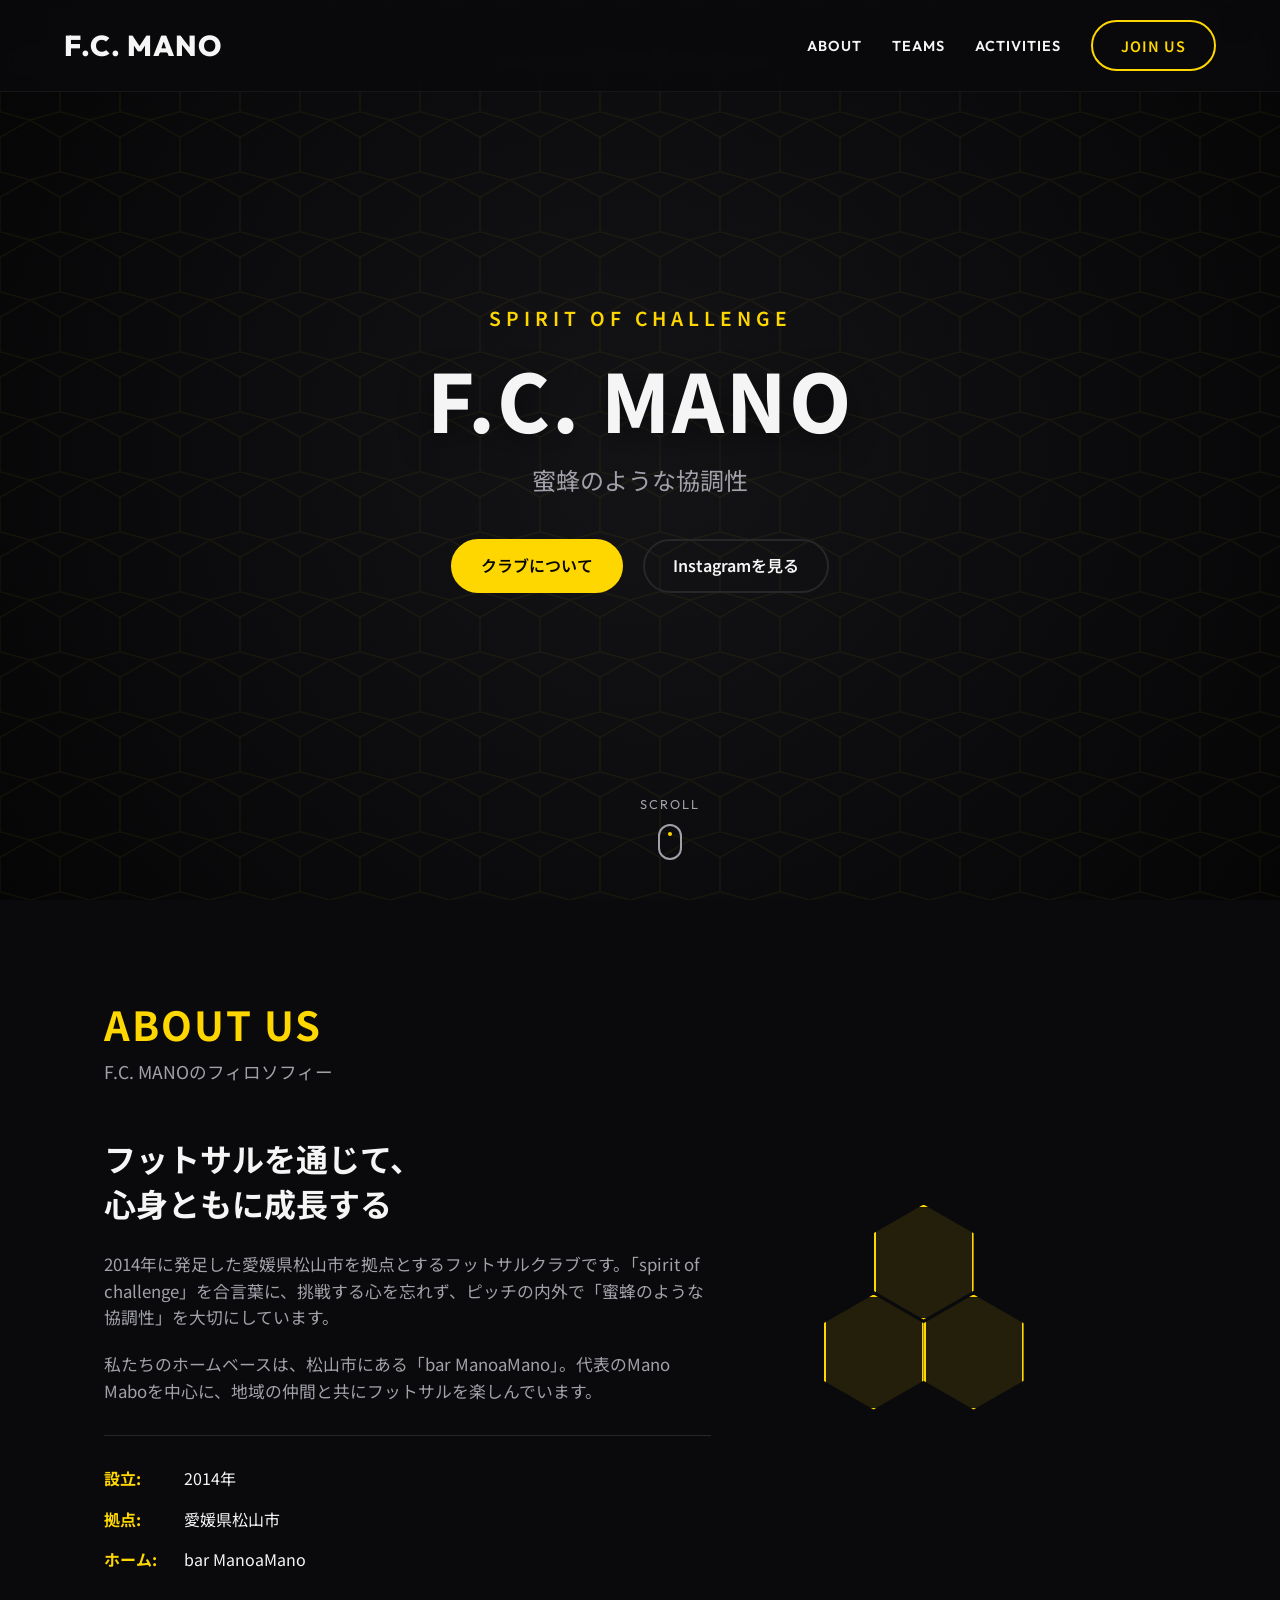
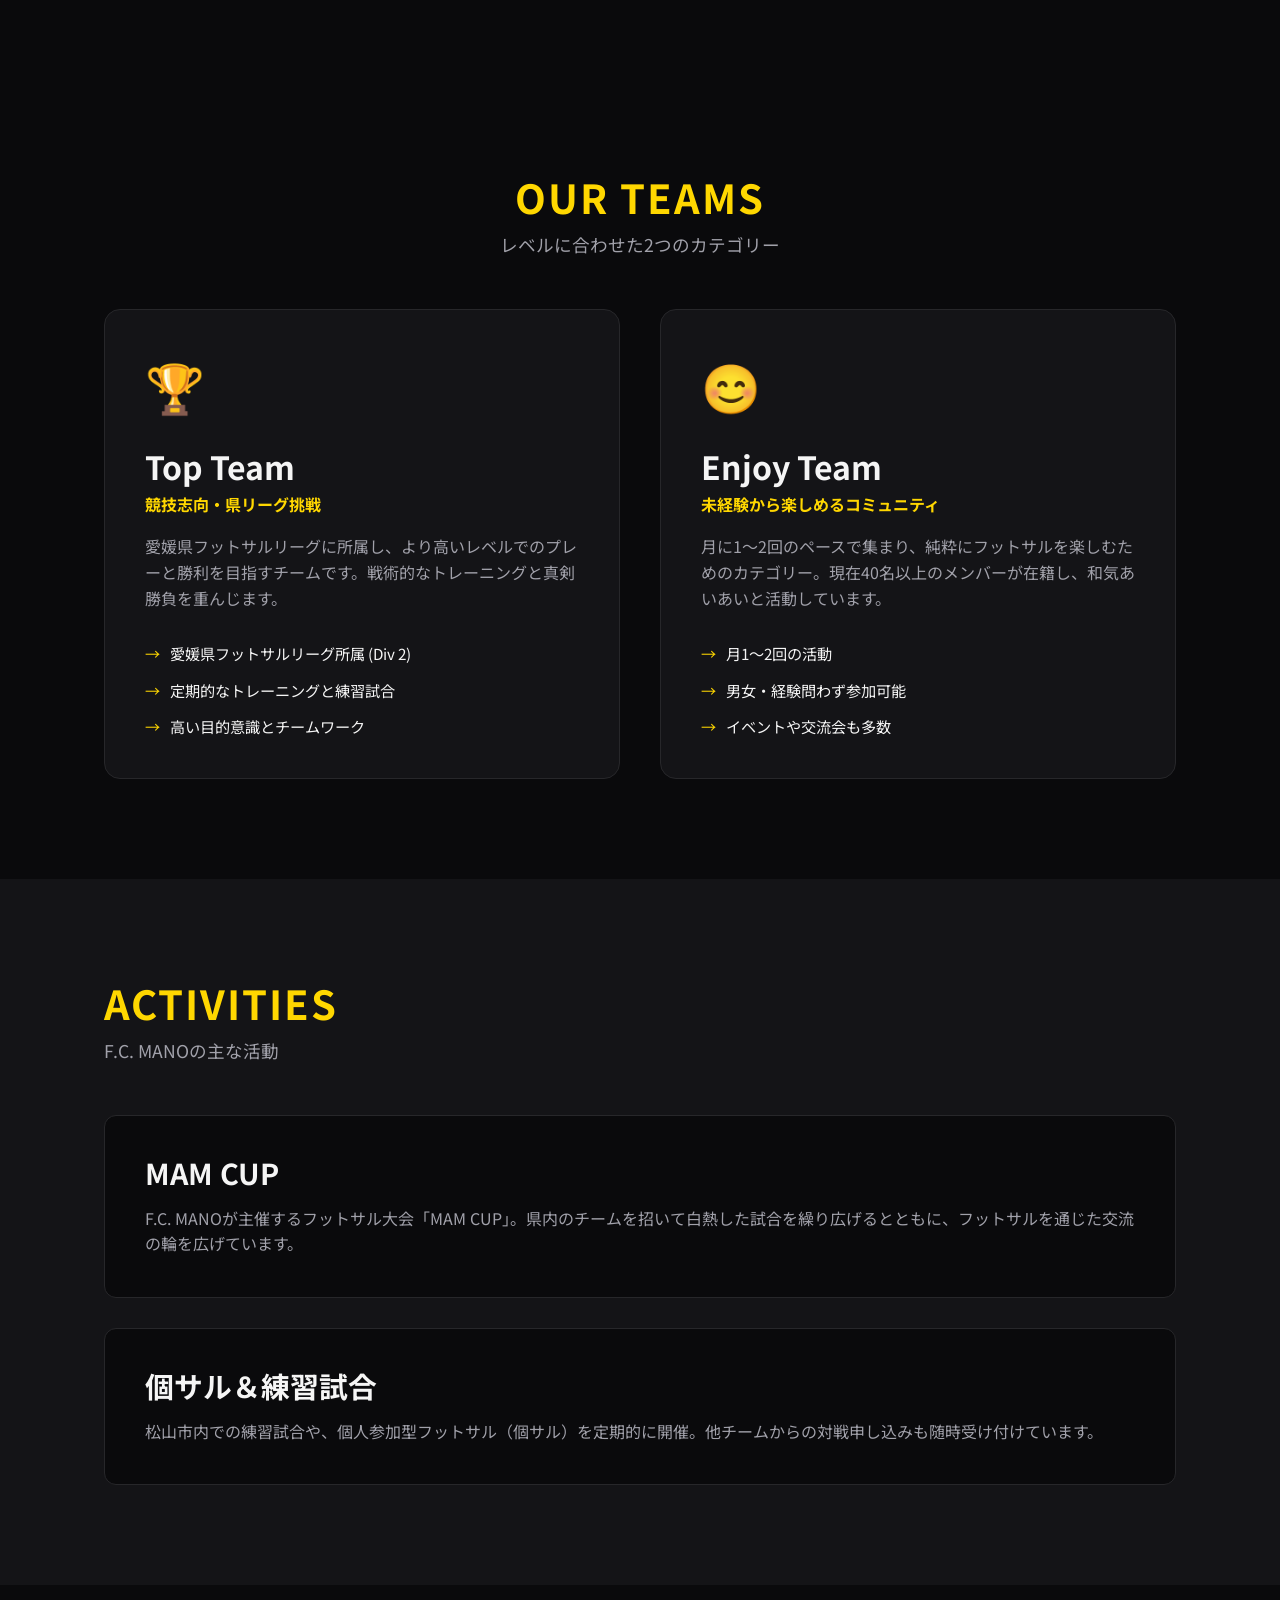
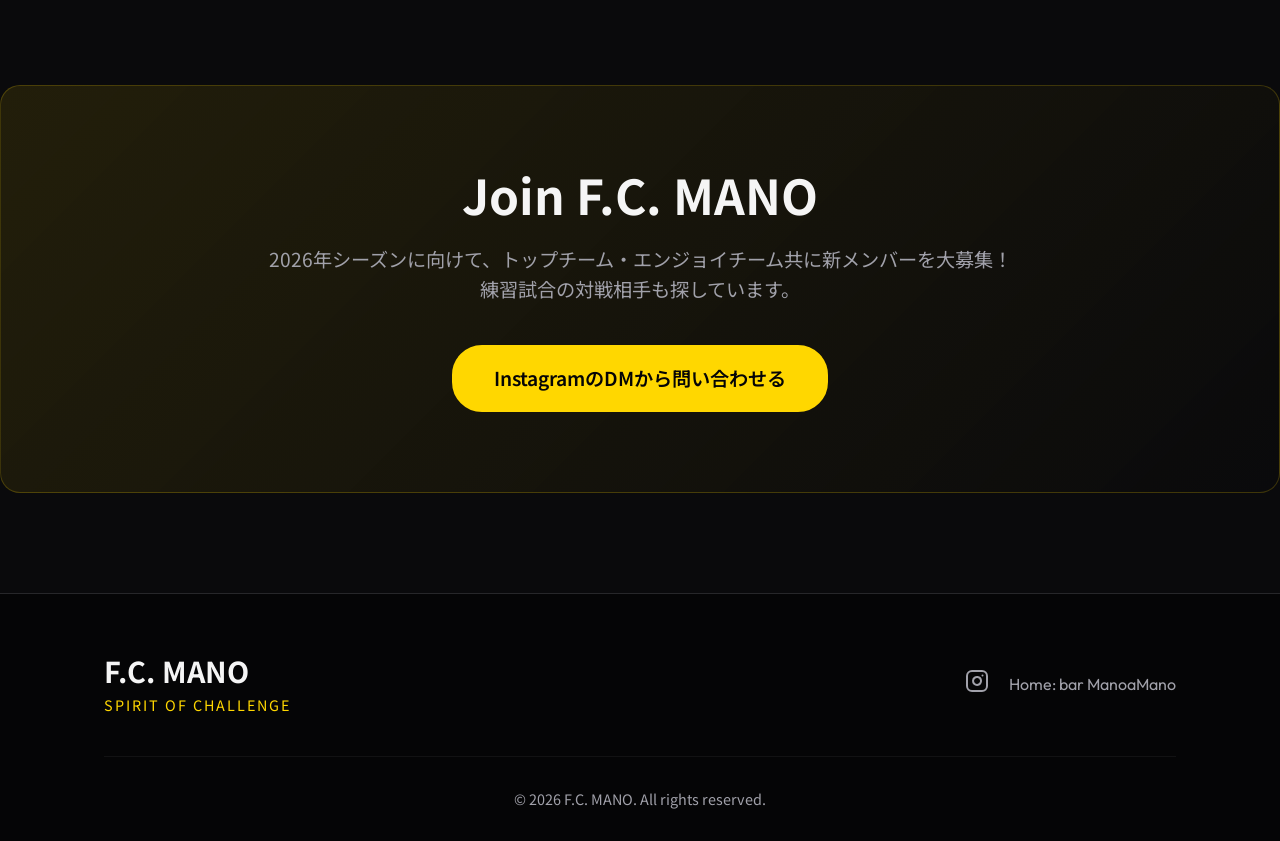
==== fc-mano-lp/index.html @ 55dab219 "deploy: add brick-breaker" ====
<!DOCTYPE html>
<html lang="ja">
<head>
    <meta charset="UTF-8">
    <meta name="viewport" content="width=device-width, initial-scale=1.0">
    <title>F.C. MANO | エフシーマーノ - 蜜蜂のような協調性</title>
    <meta name="description" content="愛媛県松山市を拠点に活動するフットサルクラブ F.C. MANO。spirit of challenge を合言葉に、トップチームからエンジョイチームまで幅広く活動中です。">
    <link rel="preconnect" href="https://fonts.googleapis.com">
    <link rel="preconnect" href="https://fonts.gstatic.com" crossorigin>
    <link href="https://fonts.googleapis.com/css2?family=Outfit:wght@300;400;600;800&family=Noto+Sans+JP:wght@300;400;700&display=swap" rel="stylesheet">
    <link rel="stylesheet" href="styles.css">
</head>
<body>
    <header class="navbar">
        <div class="logo">F.C. MANO</div>
        <nav>
            <ul>
                <li><a href="#about">About</a></li>
                <li><a href="#teams">Teams</a></li>
                <li><a href="#activities">Activities</a></li>
                <li><a href="#join" class="btn-outline">Join Us</a></li>
            </ul>
        </nav>
        <button class="mobile-menu-btn" aria-label="Toggle Menu">
            <span></span><span></span><span></span>
        </button>
    </header>

    <main>
        <section id="hero" class="hero">
            <div class="honeycomb-pattern"></div>
            <div class="hero-content">
                <h2 class="slogan">spirit of challenge</h2>
                <h1 class="club-name">F.C. MANO</h1>
                <p class="concept">蜜蜂のような協調性</p>
                <div class="hero-actions">
                    <a href="#about" class="btn-primary">クラブについて</a>
                    <a href="https://www.instagram.com/fc.mano" target="_blank" class="btn-secondary">Instagramを見る</a>
                </div>
            </div>
            <div class="scroll-indicator">
                <span>Scroll</span>
                <div class="mouse"></div>
            </div>
        </section>

        <section id="about" class="about section-padding reveal">
            <div class="container">
                <div class="section-title">
                    <h2>About Us</h2>
                    <p>F.C. MANOのフィロソフィー</p>
                </div>
                <div class="about-grid">
                    <div class="about-text">
                        <h3>フットサルを通じて、<br>心身ともに成長する</h3>
                        <p>2014年に発足した愛媛県松山市を拠点とするフットサルクラブです。「spirit of challenge」を合言葉に、挑戦する心を忘れず、ピッチの内外で「蜜蜂のような協調性」を大切にしています。</p>
                        <p>私たちのホームベースは、松山市にある「bar ManoaMano」。代表のMano Maboを中心に、地域の仲間と共にフットサルを楽しんでいます。</p>
                        <ul class="stats">
                            <li><strong>設立:</strong> 2014年</li>
                            <li><strong>拠点:</strong> 愛媛県松山市</li>
                            <li><strong>ホーム:</strong> bar ManoaMano</li>
                        </ul>
                    </div>
                    <div class="about-visual">
                        <div class="hexagon-wrapper">
                            <div class="hexagon"></div>
                            <div class="hexagon"></div>
                            <div class="hexagon"></div>
                        </div>
                    </div>
                </div>
            </div>
        </section>

        <section id="teams" class="teams section-padding reveal">
            <div class="container">
                <div class="section-title text-center">
                    <h2>Our Teams</h2>
                    <p>レベルに合わせた2つのカテゴリー</p>
                </div>
                <div class="cards-grid">
                    <div class="card team-card">
                        <div class="card-icon">🏆</div>
                        <h3>Top Team</h3>
                        <h4>競技志向・県リーグ挑戦</h4>
                        <p>愛媛県フットサルリーグに所属し、より高いレベルでのプレーと勝利を目指すチームです。戦術的なトレーニングと真剣勝負を重んじます。</p>
                        <ul class="team-features">
                            <li>愛媛県フットサルリーグ所属 (Div 2)</li>
                            <li>定期的なトレーニングと練習試合</li>
                            <li>高い目的意識とチームワーク</li>
                        </ul>
                    </div>
                    <div class="card team-card">
                        <div class="card-icon">😊</div>
                        <h3>Enjoy Team</h3>
                        <h4>未経験から楽しめるコミュニティ</h4>
                        <p>月に1〜2回のペースで集まり、純粋にフットサルを楽しむためのカテゴリー。現在40名以上のメンバーが在籍し、和気あいあいと活動しています。</p>
                        <ul class="team-features">
                            <li>月1〜2回の活動</li>
                            <li>男女・経験問わず参加可能</li>
                            <li>イベントや交流会も多数</li>
                        </ul>
                    </div>
                </div>
            </div>
        </section>

        <section id="activities" class="activities section-padding reveal">
            <div class="container">
                <div class="section-title">
                    <h2>Activities</h2>
                    <p>F.C. MANOの主な活動</p>
                </div>
                <div class="activities-flex">
                    <div class="activity-item">
                        <div class="activity-content">
                            <h3>MAM CUP</h3>
                            <p>F.C. MANOが主催するフットサル大会「MAM CUP」。県内のチームを招いて白熱した試合を繰り広げるとともに、フットサルを通じた交流の輪を広げています。</p>
                        </div>
                    </div>
                    <div class="activity-item">
                        <div class="activity-content">
                            <h3>個サル＆練習試合</h3>
                            <p>松山市内での練習試合や、個人参加型フットサル（個サル）を定期的に開催。他チームからの対戦申し込みも随時受け付けています。</p>
                        </div>
                    </div>
                </div>
            </div>
        </section>

        <section id="join" class="join section-padding reveal">
            <div class="join-banner">
                <div class="container text-center">
                    <h2>Join F.C. MANO</h2>
                    <p>2026年シーズンに向けて、トップチーム・エンジョイチーム共に新メンバーを大募集！<br>練習試合の対戦相手も探しています。</p>
                    <div class="cta-buttons">
                        <a href="https://www.instagram.com/fc.mano" target="_blank" class="btn-primary large">InstagramのDMから問い合わせる</a>
                    </div>
                </div>
            </div>
        </section>
    </main>

    <footer>
        <div class="container">
            <div class="footer-content">
                <div class="footer-brand">
                    <h2>F.C. MANO</h2>
                    <p>spirit of challenge</p>
                </div>
                <div class="footer-links">
                    <a href="https://www.instagram.com/fc.mano" target="_blank" aria-label="Instagram">
                        <svg viewBox="0 0 24 24" width="24" height="24" stroke="currentColor" stroke-width="2" fill="none" stroke-linecap="round" stroke-linejoin="round" class="icon"><rect x="2" y="2" width="20" height="20" rx="5" ry="5"></rect><path d="M16 11.37A4 4 0 1 1 12.63 8 4 4 0 0 1 16 11.37z"></path><line x1="17.5" y1="6.5" x2="17.51" y2="6.5"></line></svg>
                    </a>
                    <a href="https://www.instagram.com/barmanoamano/" target="_blank">Home: bar ManoaMano</a>
                </div>
            </div>
            <div class="footer-bottom">
                <p>&copy; 2026 F.C. MANO. All rights reserved.</p>
            </div>
        </div>
    </footer>

    <script src="script.js"></script>
</body>
</html>
---- fc-mano-lp/styles.css ----
:root {
  --primary: #ffd700;
  --primary-hover: #e6c200;
  --bg-dark: #0a0a0c;
  --bg-darker: #050506;
  --bg-card: #141417;
  --text-main: #f5f5f5;
  --text-muted: #a1a1aa;
  --border-color: #27272a;
  
  --font-primary: 'Outfit', sans-serif;
  --font-jp: 'Noto Sans JP', sans-serif;
  
  --transition: all 0.3s cubic-bezier(0.4, 0, 0.2, 1);
}

* {
  margin: 0;
  padding: 0;
  box-sizing: border-box;
}

html {
  scroll-behavior: smooth;
}

body {
  font-family: var(--font-primary);
  background-color: var(--bg-dark);
  color: var(--text-main);
  line-height: 1.6;
  overflow-x: hidden;
}

h1, h2, h3, h4, h5, h6 {
  font-weight: 700;
  line-height: 1.2;
}

/* Japanese typography mapping */
h1:lang(ja), h2:lang(ja), h3:lang(ja), p:lang(ja), .concept, .btn-primary:lang(ja) {
  font-family: var(--font-jp);
}

a {
  text-decoration: none;
  color: inherit;
  transition: var(--transition);
}

ul {
  list-style: none;
}

.container {
  width: 100%;
  max-width: 1200px;
  margin: 0 auto;
  padding: 0 5%;
}

.section-padding {
  padding: 100px 0;
}

/* Typography styles */
.section-title {
  margin-bottom: 50px;
}

.section-title h2 {
  font-size: 2.5rem;
  color: var(--primary);
  margin-bottom: 10px;
  text-transform: uppercase;
  letter-spacing: 2px;
}

.section-title p {
  color: var(--text-muted);
  font-size: 1.1rem;
  font-family: var(--font-jp);
}

.text-center {
  text-align: center;
}

/* Buttons */
.btn-primary, .btn-secondary, .btn-outline {
  display: inline-block;
  padding: 12px 28px;
  border-radius: 30px;
  font-weight: 600;
  cursor: pointer;
  transition: var(--transition);
  font-family: var(--font-jp);
}

.btn-primary {
  background-color: var(--primary);
  color: var(--bg-darker);
  border: 2px solid var(--primary);
}

.btn-primary:hover {
  background-color: transparent;
  color: var(--primary);
  box-shadow: 0 0 20px rgba(255, 215, 0, 0.4);
}

.btn-primary.large {
  padding: 16px 40px;
  font-size: 1.2rem;
}

.btn-secondary {
  background-color: transparent;
  color: var(--text-main);
  border: 2px solid var(--border-color);
}

.btn-secondary:hover {
  border-color: var(--text-main);
  background-color: rgba(255, 255, 255, 0.05);
}

.btn-outline {
  background-color: transparent;
  color: var(--primary);
  border: 2px solid var(--primary);
}

.btn-outline:hover {
  background-color: var(--primary);
  color: var(--bg-darker);
}

/* Navbar */
.navbar {
  position: fixed;
  top: 0;
  width: 100%;
  padding: 20px 5%;
  display: flex;
  justify-content: space-between;
  align-items: center;
  z-index: 1000;
  background-color: rgba(10, 10, 12, 0.85);
  backdrop-filter: blur(10px);
  border-bottom: 1px solid rgba(255, 255, 255, 0.05);
  transition: var(--transition);
}

.navbar.scrolled {
  padding: 15px 5%;
  box-shadow: 0 5px 20px rgba(0, 0, 0, 0.5);
}

.logo {
  font-size: 1.8rem;
  font-weight: 800;
  color: var(--text-main);
  letter-spacing: 1px;
}

.navbar nav ul {
  display: flex;
  align-items: center;
  gap: 30px;
}

.navbar nav a {
  font-weight: 600;
  text-transform: uppercase;
  font-size: 0.9rem;
  letter-spacing: 1px;
}

.navbar nav a:not(.btn-outline):hover {
  color: var(--primary);
}

.mobile-menu-btn {
  display: none;
  background: none;
  border: none;
  cursor: pointer;
  flex-direction: column;
  gap: 6px;
  z-index: 1001;
}

.mobile-menu-btn span {
  display: block;
  width: 30px;
  height: 2px;
  background-color: var(--text-main);
  transition: var(--transition);
}

/* Hero Section */
.hero {
  position: relative;
  height: 100vh;
  min-height: 600px;
  display: flex;
  flex-direction: column;
  justify-content: center;
  align-items: center;
  text-align: center;
  padding: 0 5%;
  overflow: hidden;
  background: radial-gradient(circle at center, var(--bg-card) 0%, var(--bg-darker) 100%);
}

.honeycomb-pattern {
  position: absolute;
  top: 0;
  left: 0;
  width: 100%;
  height: 100%;
  opacity: 0.05;
  background-image: url("data:image/svg+xml,%3Csvg width='40' height='40' viewBox='0 0 40 40' xmlns='http://www.w3.org/2000/svg'%3E%3Cpath d='M20 0L40 11.5v23L20 40 0 34.5v-23z' fill='none' stroke='%23ffd700' stroke-width='1'/%3E%3C/svg%3E");
  background-size: 60px;
  z-index: 0;
  animation: pulse 10s infinite alternate;
}

@keyframes pulse {
  0% { opacity: 0.03; transform: scale(1); }
  100% { opacity: 0.08; transform: scale(1.05); }
}

.hero-content {
  position: relative;
  z-index: 1;
  max-width: 800px;
}

.slogan {
  font-size: 1.2rem;
  text-transform: uppercase;
  letter-spacing: 5px;
  color: var(--primary);
  margin-bottom: 20px;
  font-weight: 600;
  animation: fadeUp 1s ease 0.2s forwards;
  opacity: 0;
}

.club-name {
  font-size: 5rem;
  font-weight: 800;
  margin-bottom: 15px;
  letter-spacing: 2px;
  text-shadow: 0 10px 30px rgba(0, 0, 0, 0.5);
  animation: fadeUp 1s ease 0.4s forwards;
  opacity: 0;
}

.concept {
  font-size: 1.5rem;
  color: var(--text-muted);
  margin-bottom: 40px;
  font-family: var(--font-jp);
  animation: fadeUp 1s ease 0.6s forwards;
  opacity: 0;
}

.hero-actions {
  display: flex;
  gap: 20px;
  justify-content: center;
  animation: fadeUp 1s ease 0.8s forwards;
  opacity: 0;
}

.scroll-indicator {
  position: absolute;
  bottom: 40px;
  left: 50%;
  transform: translateX(-50%);
  display: flex;
  flex-direction: column;
  align-items: center;
  gap: 10px;
  opacity: 0;
  animation: fadeUp 1s ease 1s forwards;
  z-index: 1;
}

.scroll-indicator span {
  font-size: 0.8rem;
  text-transform: uppercase;
  letter-spacing: 2px;
  color: var(--text-muted);
}

.mouse {
  width: 24px;
  height: 36px;
  border: 2px solid var(--text-muted);
  border-radius: 12px;
  position: relative;
}

.mouse::before {
  content: '';
  position: absolute;
  top: 6px;
  left: 50%;
  transform: translateX(-50%);
  width: 4px;
  height: 4px;
  background-color: var(--primary);
  border-radius: 50%;
  animation: scrollDown 2s infinite;
}

@keyframes scrollDown {
  0% { transform: translate(-50%, 0); opacity: 1; }
  100% { transform: translate(-50%, 15px); opacity: 0; }
}

@keyframes fadeUp {
  from { opacity: 0; transform: translateY(30px); }
  to { opacity: 1; transform: translateY(0); }
}

/* About Section */
.about-grid {
  display: grid;
  grid-template-columns: 1.2fr 0.8fr;
  gap: 60px;
  align-items: center;
}

.about-text h3 {
  font-size: 2rem;
  margin-bottom: 25px;
  line-height: 1.4;
  font-family: var(--font-jp);
}

.about-text p {
  color: var(--text-muted);
  font-family: var(--font-jp);
  margin-bottom: 20px;
  font-size: 1.05rem;
}

.stats {
  margin-top: 30px;
  border-top: 1px solid var(--border-color);
  padding-top: 30px;
  display: flex;
  flex-direction: column;
  gap: 15px;
}

.stats li {
  font-family: var(--font-jp);
  color: var(--text-main);
  display: flex;
  align-items: center;
}

.stats li strong {
  color: var(--primary);
  width: 80px;
}

.about-visual {
  display: flex;
  justify-content: center;
}

.hexagon-wrapper {
  position: relative;
  width: 300px;
  height: 300px;
}

.hexagon {
  position: absolute;
  width: 100px;
  height: 115px;
  background-color: rgba(255, 215, 0, 0.1);
  border: 2px solid var(--primary);
  clip-path: polygon(50% 0%, 100% 25%, 100% 75%, 50% 100%, 0% 75%, 0% 25%);
  transition: var(--transition);
}

.hexagon:nth-child(1) { top: 0; left: 50px; animation: float 6s ease-in-out infinite; }
.hexagon:nth-child(2) { top: 90px; left: 0; animation: float 5s ease-in-out infinite 1s; }
.hexagon:nth-child(3) { top: 90px; left: 100px; animation: float 7s ease-in-out infinite 2s; }

.hexagon:hover {
  background-color: rgba(255, 215, 0, 0.3);
  transform: scale(1.05);
}

@keyframes float {
  0% { transform: translateY(0px) rotate(0deg); }
  50% { transform: translateY(-15px) rotate(5deg); }
  100% { transform: translateY(0px) rotate(0deg); }
}

/* Teams Section */
.cards-grid {
  display: grid;
  grid-template-columns: repeat(auto-fit, minmax(350px, 1fr));
  gap: 40px;
  margin-top: 50px;
}

.card {
  background-color: var(--bg-card);
  border: 1px solid var(--border-color);
  border-radius: 16px;
  padding: 40px;
  transition: var(--transition);
  position: relative;
  overflow: hidden;
}

.card::before {
  content: '';
  position: absolute;
  top: 0;
  left: 0;
  width: 100%;
  height: 4px;
  background: var(--primary);
  transform: scaleX(0);
  transform-origin: left;
  transition: transform 0.4s ease;
}

.card:hover {
  transform: translateY(-10px);
  box-shadow: 0 20px 40px rgba(0, 0, 0, 0.4);
  border-color: rgba(255, 215, 0, 0.3);
}

.card:hover::before {
  transform: scaleX(1);
}

.card-icon {
  font-size: 3rem;
  margin-bottom: 20px;
}

.team-card h3 {
  font-size: 2rem;
  margin-bottom: 10px;
}

.team-card h4 {
  color: var(--primary);
  font-size: 1rem;
  margin-bottom: 20px;
  font-family: var(--font-jp);
}

.team-card p {
  color: var(--text-muted);
  margin-bottom: 30px;
  font-family: var(--font-jp);
}

.team-features {
  display: flex;
  flex-direction: column;
  gap: 12px;
}

.team-features li {
  position: relative;
  padding-left: 25px;
  font-family: var(--font-jp);
  font-size: 0.95rem;
}

.team-features li::before {
  content: '→';
  position: absolute;
  left: 0;
  color: var(--primary);
}

/* Activities */
.activities {
  background-color: var(--bg-card);
}

.activities-flex {
  display: flex;
  flex-direction: column;
  gap: 30px;
}

.activity-item {
  background-color: var(--bg-dark);
  border: 1px solid var(--border-color);
  border-radius: 12px;
  padding: 40px;
  display: flex;
  align-items: center;
  position: relative;
  overflow: hidden;
  transition: var(--transition);
}

.activity-item:hover {
  border-color: var(--primary);
}

.activity-content h3 {
  font-size: 1.8rem;
  margin-bottom: 15px;
  color: var(--text-main);
}

.activity-content p {
  color: var(--text-muted);
  font-family: var(--font-jp);
}

/* Join Section */
.join-banner {
  background: linear-gradient(135deg, rgba(255,215,0,0.1) 0%, rgba(10,10,12,1) 100%);
  border: 1px solid rgba(255, 215, 0, 0.2);
  border-radius: 20px;
  padding: 80px 40px;
  position: relative;
  overflow: hidden;
}

.join-banner h2 {
  font-size: 3rem;
  margin-bottom: 20px;
}

.join-banner p {
  font-size: 1.2rem;
  color: var(--text-muted);
  margin-bottom: 40px;
  font-family: var(--font-jp);
}

/* Footer */
footer {
  background-color: var(--bg-darker);
  padding: 60px 0 30px;
  border-top: 1px solid var(--border-color);
}

.footer-content {
  display: flex;
  justify-content: space-between;
  align-items: center;
  margin-bottom: 40px;
  flex-wrap: wrap;
  gap: 30px;
}

.footer-brand h2 {
  font-size: 1.8rem;
  color: var(--text-main);
  margin-bottom: 5px;
}

.footer-brand p {
  color: var(--primary);
  font-size: 0.9rem;
  letter-spacing: 2px;
  text-transform: uppercase;
}

.footer-links {
  display: flex;
  align-items: center;
  gap: 20px;
}

.footer-links a {
  color: var(--text-muted);
}

.footer-links a:hover {
  color: var(--primary);
}

.footer-bottom {
  border-top: 1px solid rgba(255, 255, 255, 0.05);
  padding-top: 30px;
  text-align: center;
  color: var(--text-muted);
  font-size: 0.9rem;
}

/* Scroll Revel animations */
.reveal {
  opacity: 0;
  transform: translateY(50px);
  transition: all 0.8s ease-out;
}

.reveal.active {
  opacity: 1;
  transform: translateY(0);
}

/* Responsive */
@media (max-width: 900px) {
  .about-grid {
    grid-template-columns: 1fr;
  }
  
  .club-name {
    font-size: 3.5rem;
  }

  .about-visual {
    margin-top: 40px;
  }
}

@media (max-width: 768px) {
  .mobile-menu-btn {
    display: flex;
  }
  
  .navbar nav {
    position: fixed;
    top: 0;
    right: -100%;
    width: 70%;
    height: 100vh;
    background-color: var(--bg-card);
    flex-direction: column;
    padding: 100px 40px;
    transition: right 0.4s ease;
    border-left: 1px solid var(--border-color);
  }
  
  .navbar nav.active {
    right: 0;
  }
  
  .navbar nav ul {
    flex-direction: column;
    align-items: flex-start;
  }
  
  .hero-actions {
    flex-direction: column;
  }
  
  .section-padding {
    padding: 80px 0;
  }
}
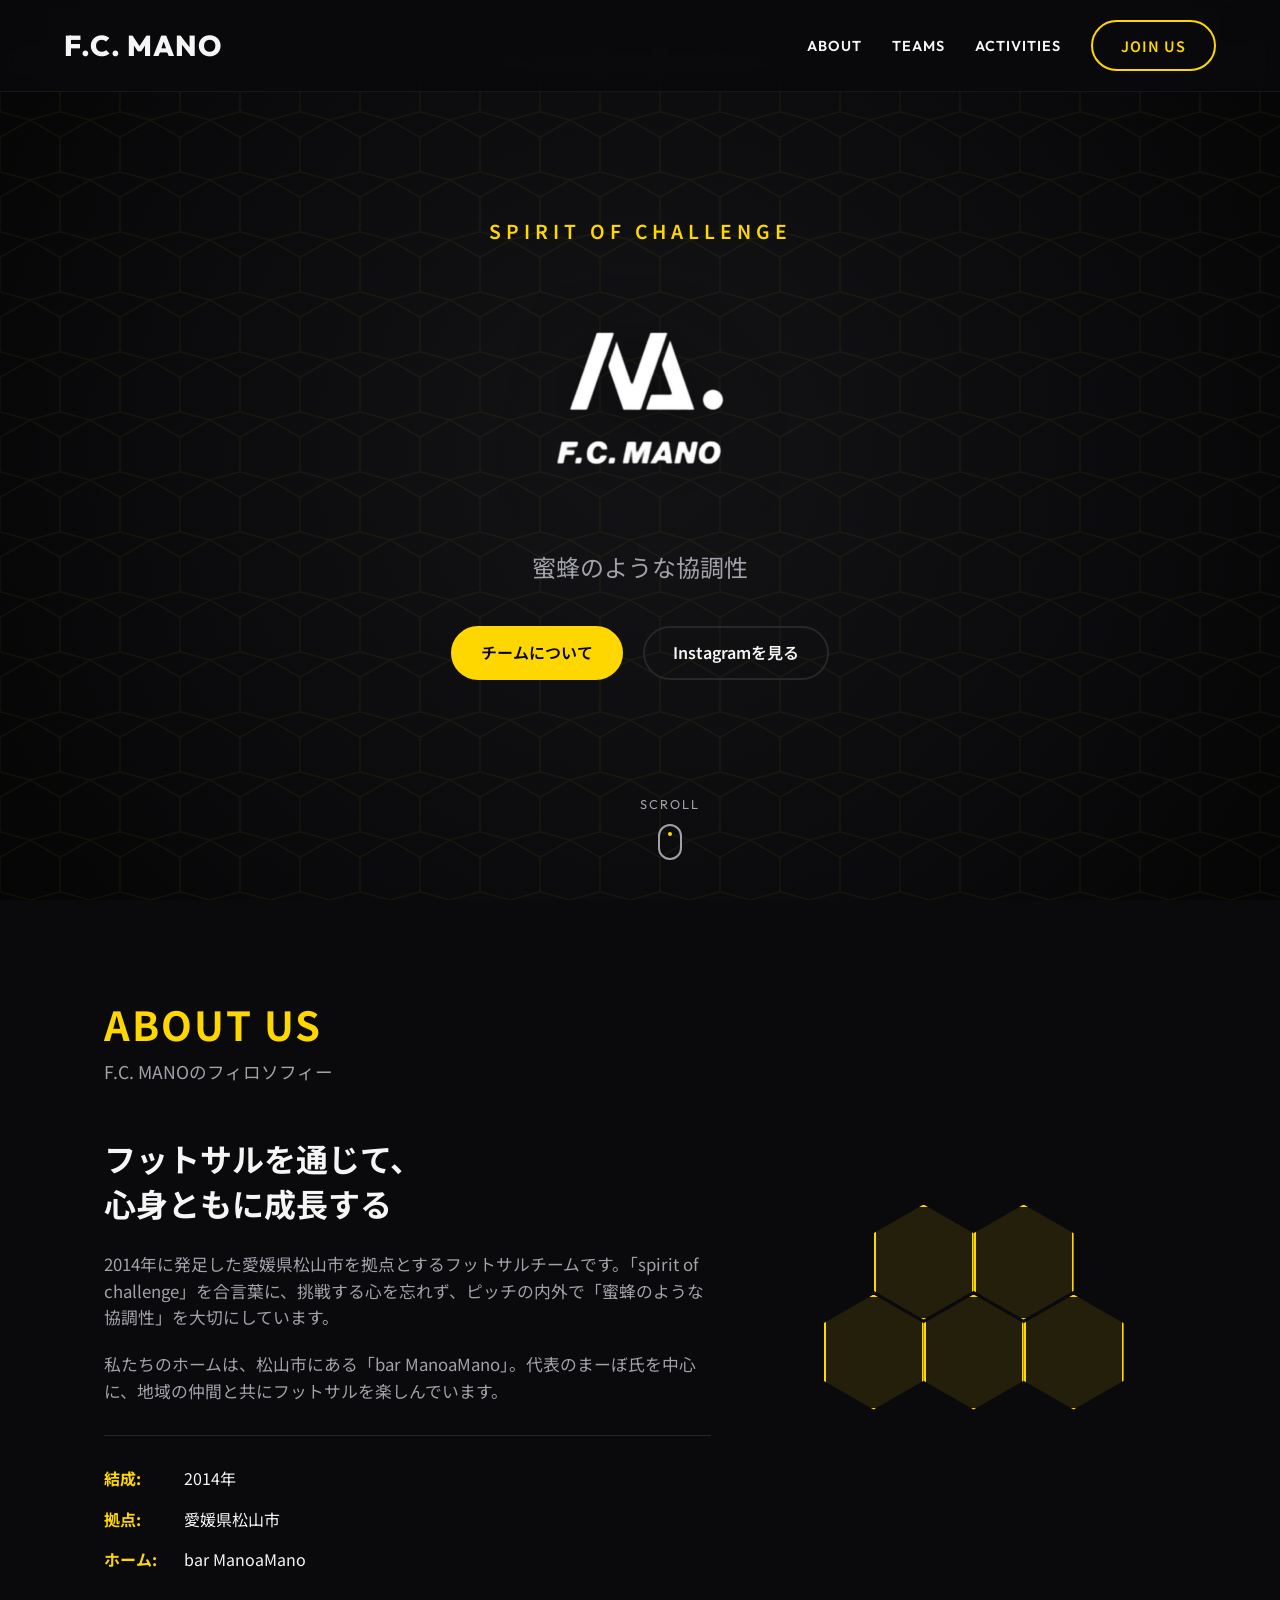
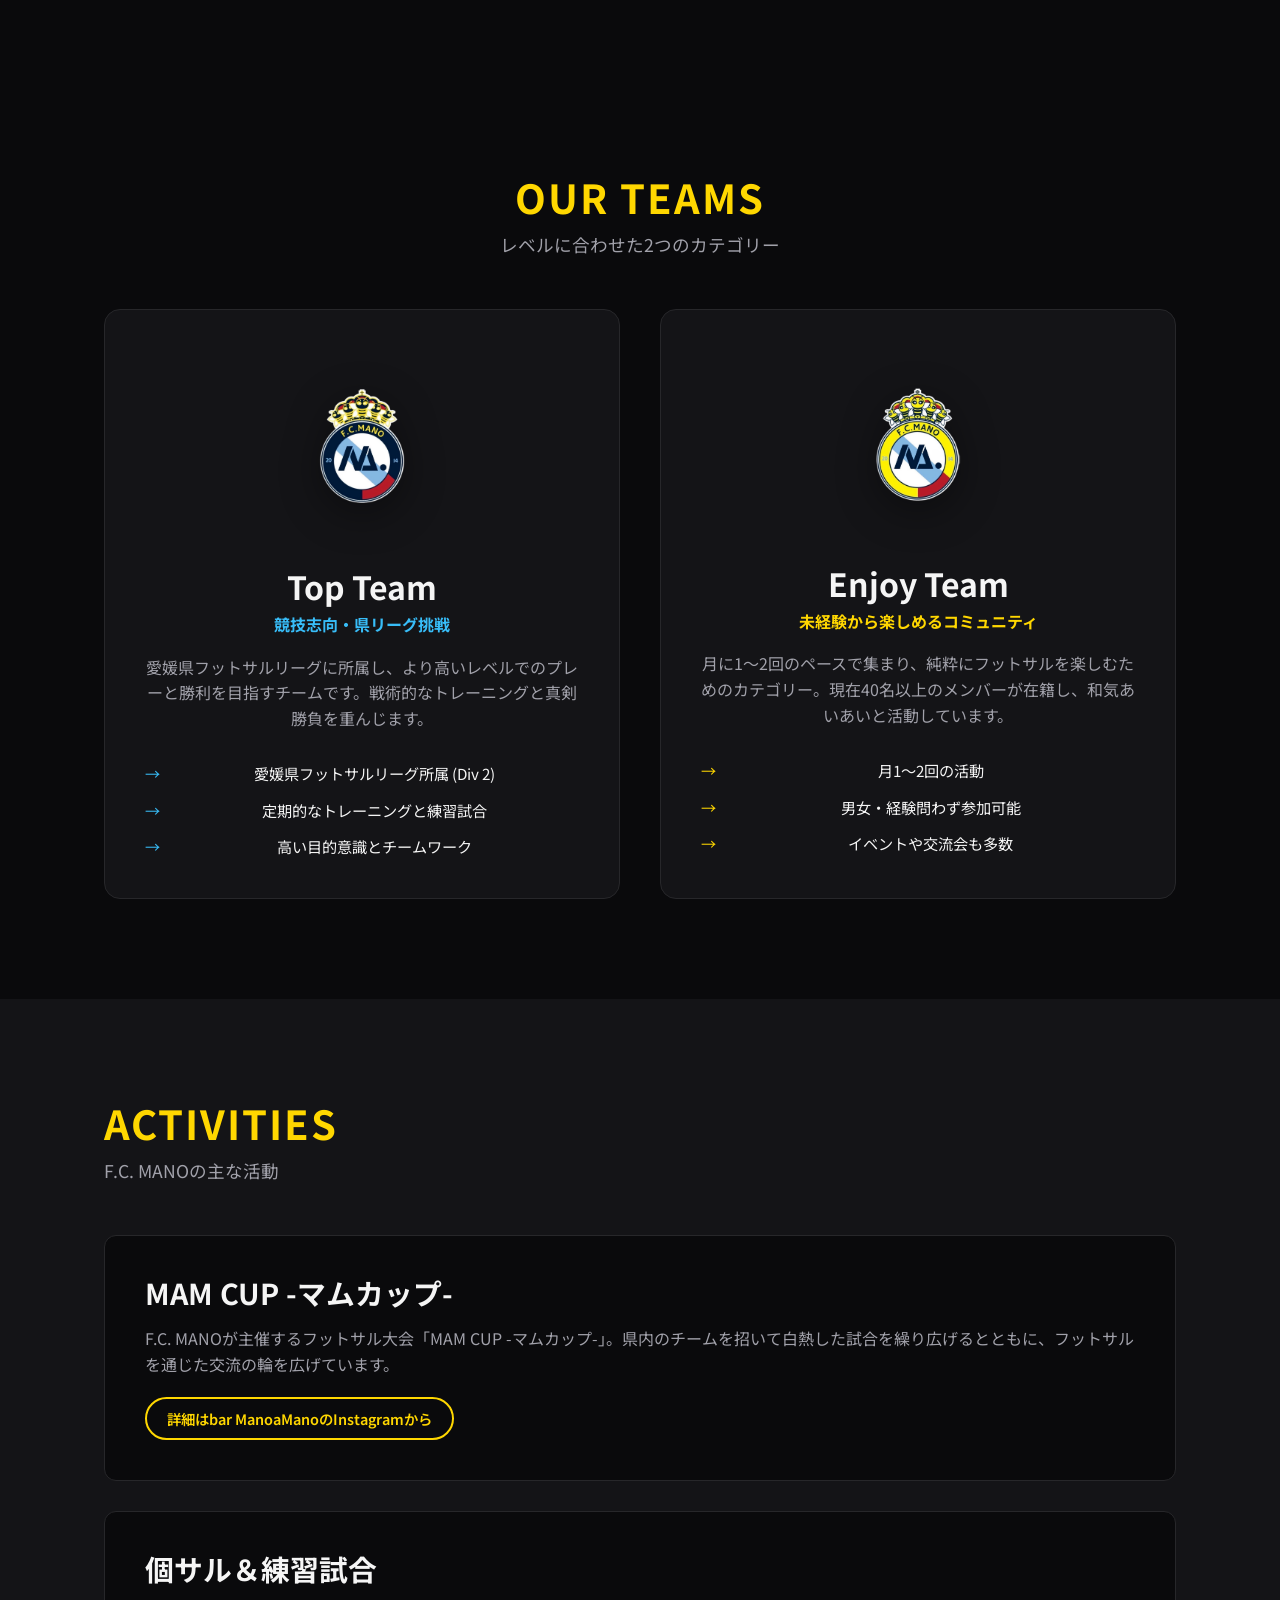
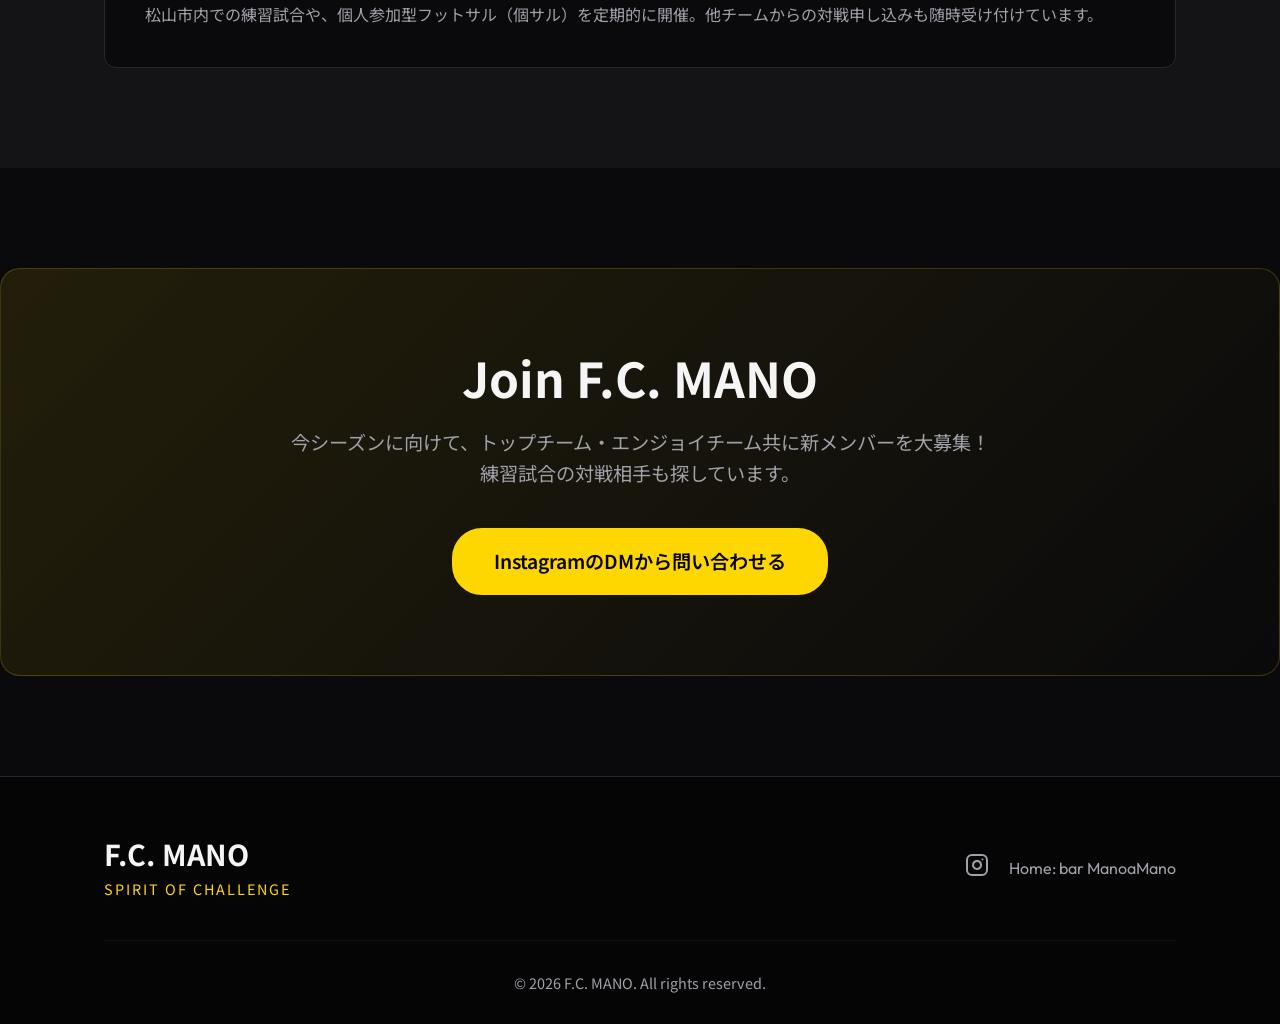
==== commit 594f48a0: "deploy: add fc-mano-lp" ====
--- a/fc-mano-lp/index.html
+++ b/fc-mano-lp/index.html
@@ -1,15 +1,20 @@
 <!DOCTYPE html>
 <html lang="ja">
+
 <head>
     <meta charset="UTF-8">
     <meta name="viewport" content="width=device-width, initial-scale=1.0">
     <title>F.C. MANO | エフシーマーノ - 蜜蜂のような協調性</title>
-    <meta name="description" content="愛媛県松山市を拠点に活動するフットサルクラブ F.C. MANO。spirit of challenge を合言葉に、トップチームからエンジョイチームまで幅広く活動中です。">
+    <meta name="description"
+        content="愛媛県松山市を拠点に活動するフットサルチーム F.C. MANO。spirit of challenge を合言葉に、トップチームからエンジョイチームまで幅広く活動中です。">
     <link rel="preconnect" href="https://fonts.googleapis.com">
     <link rel="preconnect" href="https://fonts.gstatic.com" crossorigin>
-    <link href="https://fonts.googleapis.com/css2?family=Outfit:wght@300;400;600;800&family=Noto+Sans+JP:wght@300;400;700&display=swap" rel="stylesheet">
+    <link
+        href="https://fonts.googleapis.com/css2?family=Outfit:wght@300;400;600;800&family=Noto+Sans+JP:wght@300;400;700&display=swap"
+        rel="stylesheet">
     <link rel="stylesheet" href="styles.css">
 </head>
+
 <body>
     <header class="navbar">
         <div class="logo">F.C. MANO</div>
@@ -31,10 +36,12 @@
             <div class="honeycomb-pattern"></div>
             <div class="hero-content">
                 <h2 class="slogan">spirit of challenge</h2>
-                <h1 class="club-name">F.C. MANO</h1>
+                <h1 class="club-name">
+                    <img src="assets/logo-hero.png" alt="F.C. MANO" class="hero-logo">
+                </h1>
                 <p class="concept">蜜蜂のような協調性</p>
                 <div class="hero-actions">
-                    <a href="#about" class="btn-primary">クラブについて</a>
+                    <a href="#about" class="btn-primary">チームについて</a>
                     <a href="https://www.instagram.com/fc.mano" target="_blank" class="btn-secondary">Instagramを見る</a>
                 </div>
             </div>
@@ -53,16 +60,19 @@
                 <div class="about-grid">
                     <div class="about-text">
                         <h3>フットサルを通じて、<br>心身ともに成長する</h3>
-                        <p>2014年に発足した愛媛県松山市を拠点とするフットサルクラブです。「spirit of challenge」を合言葉に、挑戦する心を忘れず、ピッチの内外で「蜜蜂のような協調性」を大切にしています。</p>
-                        <p>私たちのホームベースは、松山市にある「bar ManoaMano」。代表のMano Maboを中心に、地域の仲間と共にフットサルを楽しんでいます。</p>
+                        <p>2014年に発足した愛媛県松山市を拠点とするフットサルチームです。「spirit of
+                            challenge」を合言葉に、挑戦する心を忘れず、ピッチの内外で「蜜蜂のような協調性」を大切にしています。</p>
+                        <p>私たちのホームは、松山市にある「bar ManoaMano」。代表のまーぼ氏を中心に、地域の仲間と共にフットサルを楽しんでいます。</p>
                         <ul class="stats">
-                            <li><strong>設立:</strong> 2014年</li>
+                            <li><strong>結成:</strong> 2014年</li>
                             <li><strong>拠点:</strong> 愛媛県松山市</li>
                             <li><strong>ホーム:</strong> bar ManoaMano</li>
                         </ul>
                     </div>
                     <div class="about-visual">
                         <div class="hexagon-wrapper">
+                            <div class="hexagon"></div>
+                            <div class="hexagon"></div>
                             <div class="hexagon"></div>
                             <div class="hexagon"></div>
                             <div class="hexagon"></div>
@@ -79,8 +89,8 @@
                     <p>レベルに合わせた2つのカテゴリー</p>
                 </div>
                 <div class="cards-grid">
-                    <div class="card team-card">
-                        <div class="card-icon">🏆</div>
+                    <div class="card team-card top-team text-center">
+                        <img src="assets/crest-top.png" alt="Top Team Crest" class="team-crest">
                         <h3>Top Team</h3>
                         <h4>競技志向・県リーグ挑戦</h4>
                         <p>愛媛県フットサルリーグに所属し、より高いレベルでのプレーと勝利を目指すチームです。戦術的なトレーニングと真剣勝負を重んじます。</p>
@@ -90,8 +100,8 @@
                             <li>高い目的意識とチームワーク</li>
                         </ul>
                     </div>
-                    <div class="card team-card">
-                        <div class="card-icon">😊</div>
+                    <div class="card team-card text-center">
+                        <img src="assets/crest-enjoy.png" alt="Enjoy Team Crest" class="team-crest">
                         <h3>Enjoy Team</h3>
                         <h4>未経験から楽しめるコミュニティ</h4>
                         <p>月に1〜2回のペースで集まり、純粋にフットサルを楽しむためのカテゴリー。現在40名以上のメンバーが在籍し、和気あいあいと活動しています。</p>
@@ -114,8 +124,15 @@
                 <div class="activities-flex">
                     <div class="activity-item">
                         <div class="activity-content">
-                            <h3>MAM CUP</h3>
-                            <p>F.C. MANOが主催するフットサル大会「MAM CUP」。県内のチームを招いて白熱した試合を繰り広げるとともに、フットサルを通じた交流の輪を広げています。</p>
+                            <h3>MAM CUP -マムカップ-</h3>
+                            <p>F.C. MANOが主催するフットサル大会「MAM CUP -マムカップ-」。県内のチームを招いて白熱した試合を繰り広げるとともに、フットサルを通じた交流の輪を広げています。
+                            </p>
+                            <div style="margin-top: 20px;">
+                                <a href="https://www.instagram.com/barmanoamano/" target="_blank" class="btn-outline"
+                                    style="padding: 8px 20px; font-size: 0.9rem;">
+                                    詳細はbar ManoaManoのInstagramから
+                                </a>
+                            </div>
                         </div>
                     </div>
                     <div class="activity-item">
@@ -132,9 +149,10 @@
             <div class="join-banner">
                 <div class="container text-center">
                     <h2>Join F.C. MANO</h2>
-                    <p>2026年シーズンに向けて、トップチーム・エンジョイチーム共に新メンバーを大募集！<br>練習試合の対戦相手も探しています。</p>
+                    <p>今シーズンに向けて、トップチーム・エンジョイチーム共に新メンバーを大募集！<br>練習試合の対戦相手も探しています。</p>
                     <div class="cta-buttons">
-                        <a href="https://www.instagram.com/fc.mano" target="_blank" class="btn-primary large">InstagramのDMから問い合わせる</a>
+                        <a href="https://www.instagram.com/fc.mano" target="_blank"
+                            class="btn-primary large">InstagramのDMから問い合わせる</a>
                     </div>
                 </div>
             </div>
@@ -150,7 +168,12 @@
                 </div>
                 <div class="footer-links">
                     <a href="https://www.instagram.com/fc.mano" target="_blank" aria-label="Instagram">
-                        <svg viewBox="0 0 24 24" width="24" height="24" stroke="currentColor" stroke-width="2" fill="none" stroke-linecap="round" stroke-linejoin="round" class="icon"><rect x="2" y="2" width="20" height="20" rx="5" ry="5"></rect><path d="M16 11.37A4 4 0 1 1 12.63 8 4 4 0 0 1 16 11.37z"></path><line x1="17.5" y1="6.5" x2="17.51" y2="6.5"></line></svg>
+                        <svg viewBox="0 0 24 24" width="24" height="24" stroke="currentColor" stroke-width="2"
+                            fill="none" stroke-linecap="round" stroke-linejoin="round" class="icon">
+                            <rect x="2" y="2" width="20" height="20" rx="5" ry="5"></rect>
+                            <path d="M16 11.37A4 4 0 1 1 12.63 8 4 4 0 0 1 16 11.37z"></path>
+                            <line x1="17.5" y1="6.5" x2="17.51" y2="6.5"></line>
+                        </svg>
                     </a>
                     <a href="https://www.instagram.com/barmanoamano/" target="_blank">Home: bar ManoaMano</a>
                 </div>
@@ -163,4 +186,5 @@
 
     <script src="script.js"></script>
 </body>
-</html>
+
+</html>
--- a/fc-mano-lp/styles.css
+++ b/fc-mano-lp/styles.css
@@ -259,6 +259,14 @@
   opacity: 0;
 }
 
+.hero-logo {
+  display: block;
+  width: 280px;
+  height: auto;
+  margin: 0 auto;
+  filter: drop-shadow(0 10px 30px rgba(0, 0, 0, 0.5));
+}
+
 .concept {
   font-size: 1.5rem;
   color: var(--text-muted);
@@ -393,8 +401,10 @@
 }
 
 .hexagon:nth-child(1) { top: 0; left: 50px; animation: float 6s ease-in-out infinite; }
-.hexagon:nth-child(2) { top: 90px; left: 0; animation: float 5s ease-in-out infinite 1s; }
-.hexagon:nth-child(3) { top: 90px; left: 100px; animation: float 7s ease-in-out infinite 2s; }
+.hexagon:nth-child(2) { top: 0; left: 150px; animation: float 5s ease-in-out infinite 1s; }
+.hexagon:nth-child(3) { top: 90px; left: 0; animation: float 7s ease-in-out infinite 2s; }
+.hexagon:nth-child(4) { top: 90px; left: 100px; animation: float 6s ease-in-out infinite 0.5s; }
+.hexagon:nth-child(5) { top: 90px; left: 200px; animation: float 8s ease-in-out infinite 1.5s; }
 
 .hexagon:hover {
   background-color: rgba(255, 215, 0, 0.3);
@@ -410,7 +420,7 @@
 /* Teams Section */
 .cards-grid {
   display: grid;
-  grid-template-columns: repeat(auto-fit, minmax(350px, 1fr));
+  grid-template-columns: repeat(auto-fit, minmax(min(350px, 100%), 1fr));
   gap: 40px;
   margin-top: 50px;
 }
@@ -448,7 +458,21 @@
   transform: scaleX(1);
 }
 
+.team-crest {
+  display: block;
+  width: 140px;
+  height: auto;
+  margin: 0 auto 25px;
+  filter: drop-shadow(0 10px 20px rgba(0, 0, 0, 0.4));
+  transition: var(--transition);
+}
+
+.card:hover .team-crest {
+  transform: scale(1.05) translateY(-5px);
+}
+
 .card-icon {
+  display: none; /* Replaced by crests */
   font-size: 3rem;
   margin-bottom: 20px;
 }
@@ -489,6 +513,24 @@
   position: absolute;
   left: 0;
   color: var(--primary);
+}
+
+/* Top Team Specific Styles (Light Blue) */
+.top-team::before {
+  background: #38bdf8;
+}
+
+.top-team:hover {
+  border-color: rgba(56, 189, 248, 0.4);
+  box-shadow: 0 20px 40px rgba(56, 189, 248, 0.15);
+}
+
+.top-team h4 {
+  color: #38bdf8;
+}
+
+.top-team .team-features li::before {
+  color: #38bdf8;
 }
 
 /* Activities */
@@ -663,4 +705,20 @@
   .section-padding {
     padding: 80px 0;
   }
-}
+
+  .card {
+    padding: 30px 20px;
+  }
+
+  .team-crest {
+    width: 110px;
+  }
+
+  .team-card h3 {
+    font-size: 1.6rem;
+  }
+
+  .cards-grid {
+    gap: 25px;
+  }
+}
